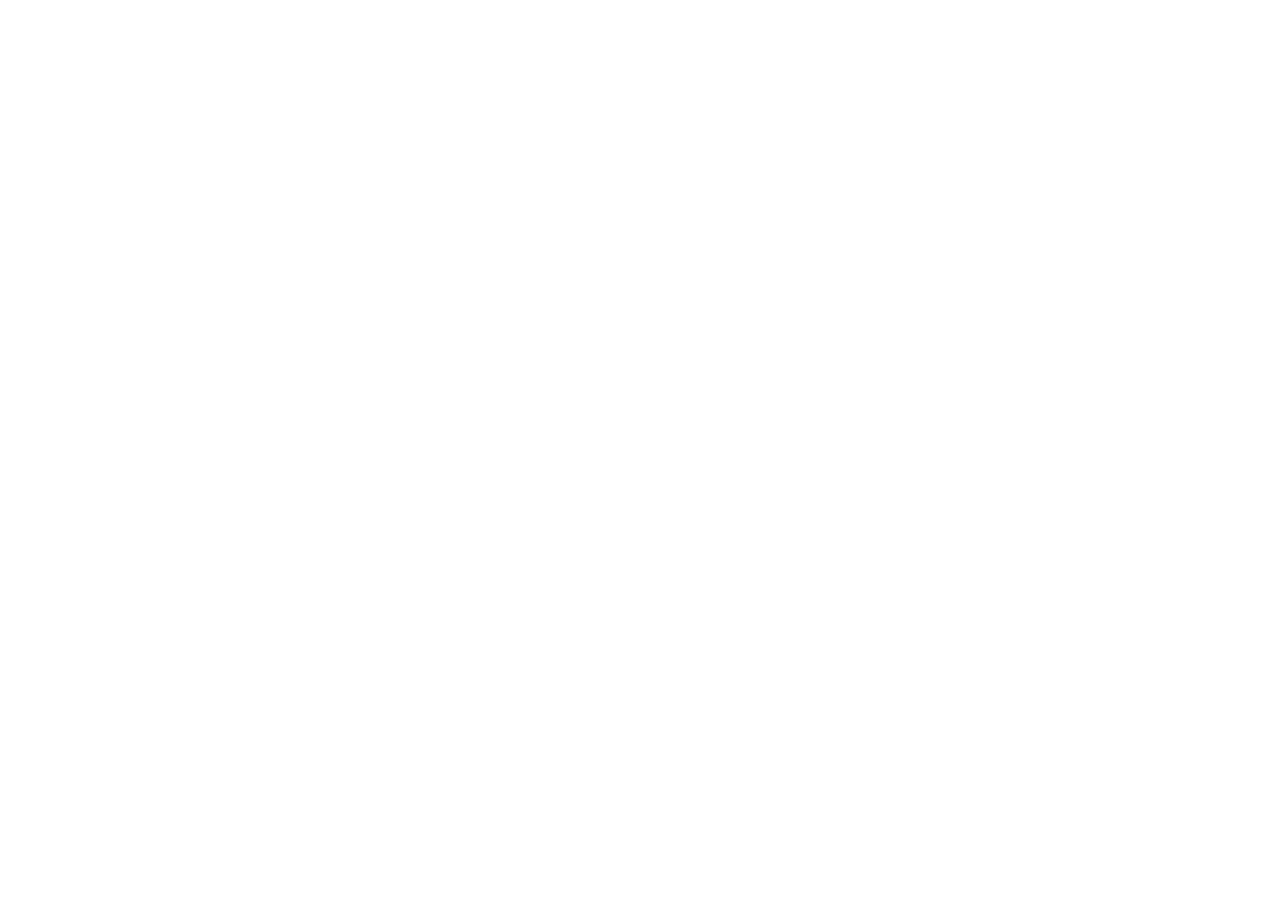
==== index.html @ afdceaf8 "Add files via upload" ====
<!DOCTYPE html>
<html lang="en">
<head>
    <meta charset="UTF-8">
    <meta name="viewport" content="width=device-width, initial-scale=1.0">
    <title>Document</title>
</head>
<body>
    
</body>
</html>
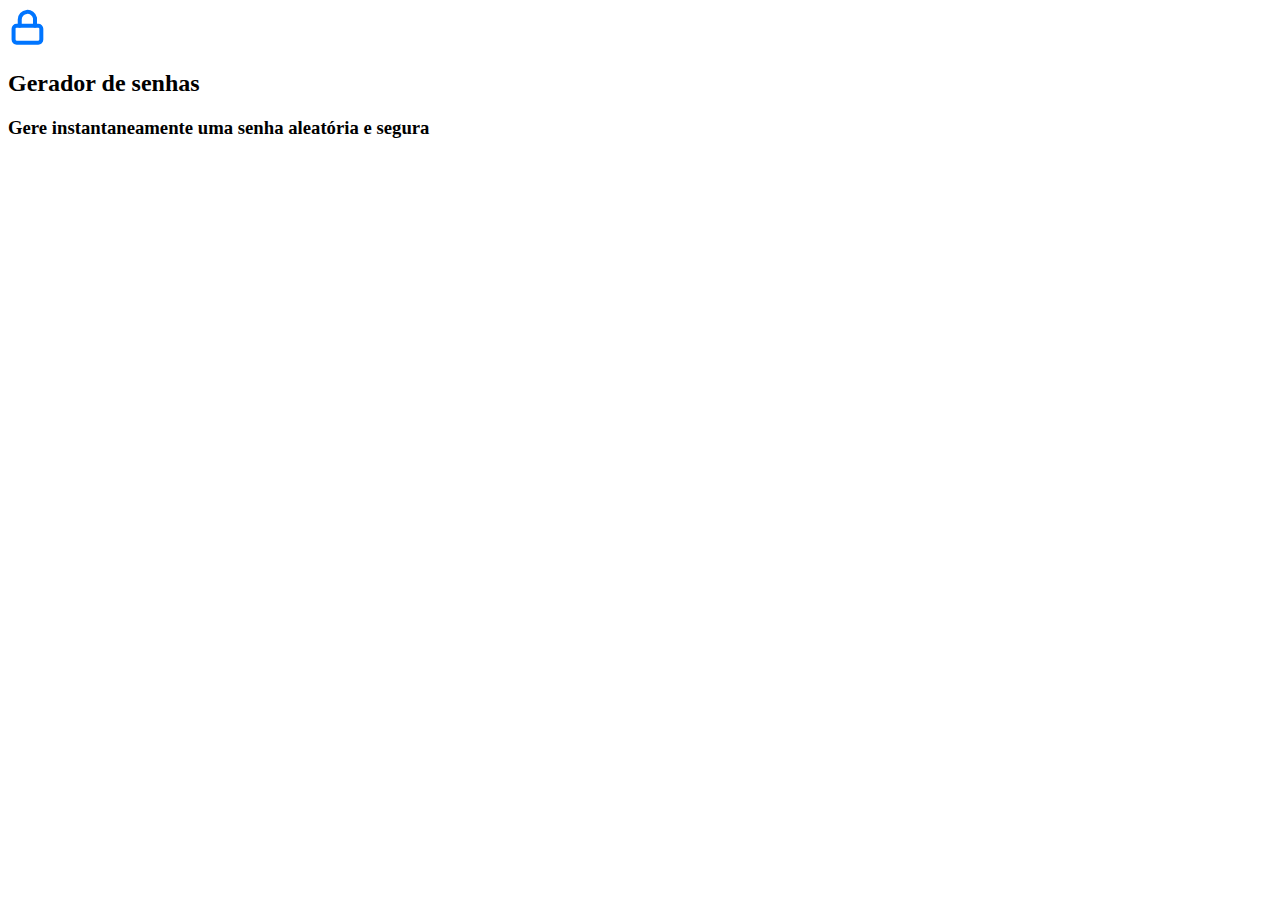
==== commit d40224b6: "Add files via upload" ====
--- a/index.html
+++ b/index.html
@@ -1,11 +1,13 @@
 <!DOCTYPE html>
-<html lang="en">
+<html lang="pt-br">
 <head>
     <meta charset="UTF-8">
     <meta name="viewport" content="width=device-width, initial-scale=1.0">
-    <title>Document</title>
+    <title>Gerador de senhas</title>
 </head>
 <body>
-    
+    <img src="unlock.svg" alt="cadeado fechado">
+    <h2 class="titulo-principal">Gerador de senhas</h2>
+    <h3 class="titulo-secundario">Gere instantaneamente uma senha aleatória e segura</h3>
 </body>
 </html>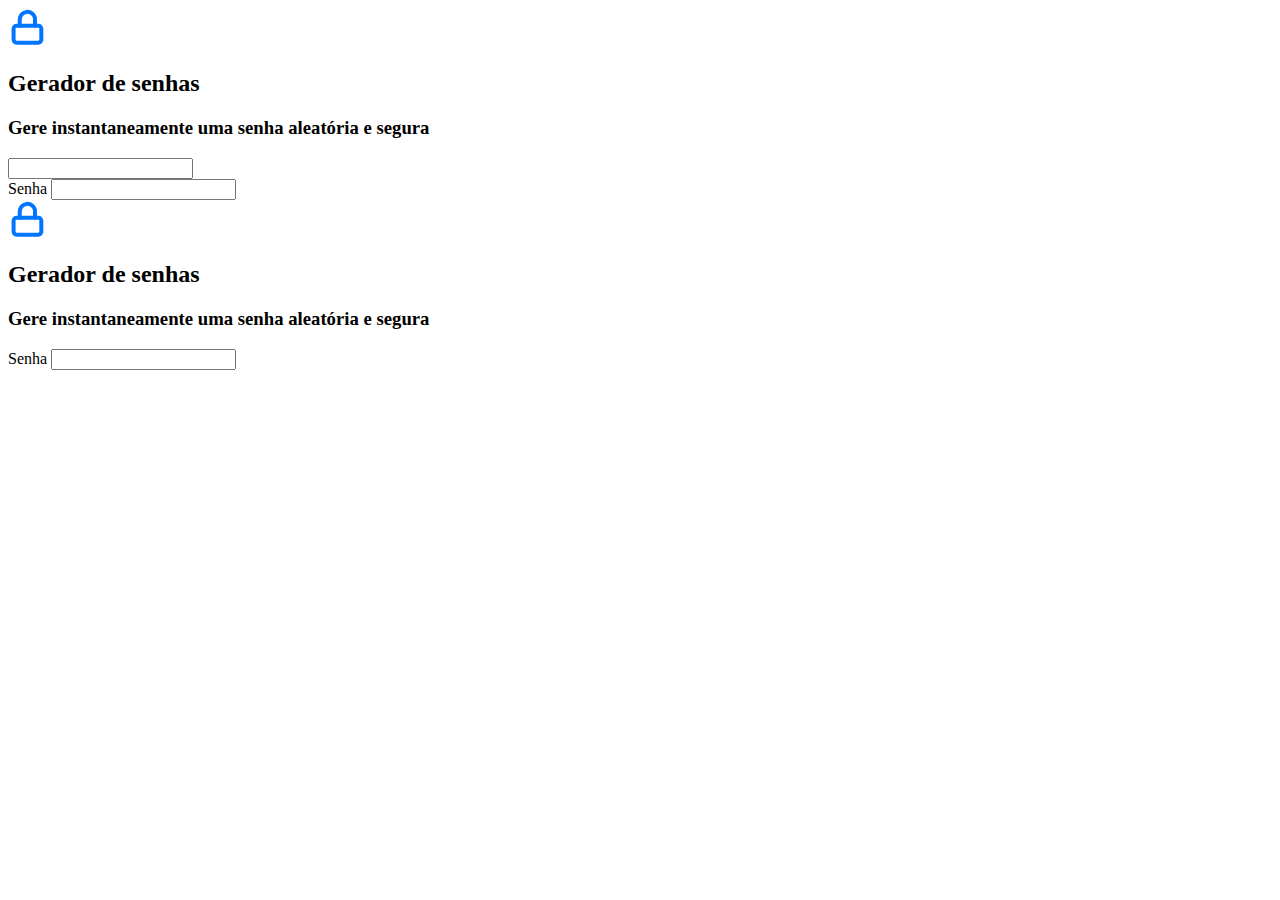
==== commit 6e4dbb92: "Add files via upload" ====
--- a/index.html
+++ b/index.html
@@ -9,5 +9,31 @@
     <img src="unlock.svg" alt="cadeado fechado">
     <h2 class="titulo-principal">Gerador de senhas</h2>
     <h3 class="titulo-secundario">Gere instantaneamente uma senha aleatória e segura</h3>
+<div class="conteudo-senha">
+    <input type="text">
+</div>
+<div class="conteudo-senha">
+      <label for="senha">Senha</label>
+      <input name="senha" type="text" id="campo-senha">
+</div>
+  <section class="conteudo">
+<div class="conteudo-titulo"> 
+ <img src="unlock.svg" alt="cadeado-fechado">
+ <h2 class=”titulo-principal”>Gerador de senhas</h2>
+<h3 class=”titulo-secundario”>Gere instantaneamente uma senha aleatória e segura</h3>
+
+</div>
+<div class=”conteudo-senha”>
+<label for=”senha”>Senha</label>
+<input name=”senha” type=”text” id=”campo-senha”>
+</div>
+
+
+
+
+</div>
+  </section>
+
+
 </body>
 </html>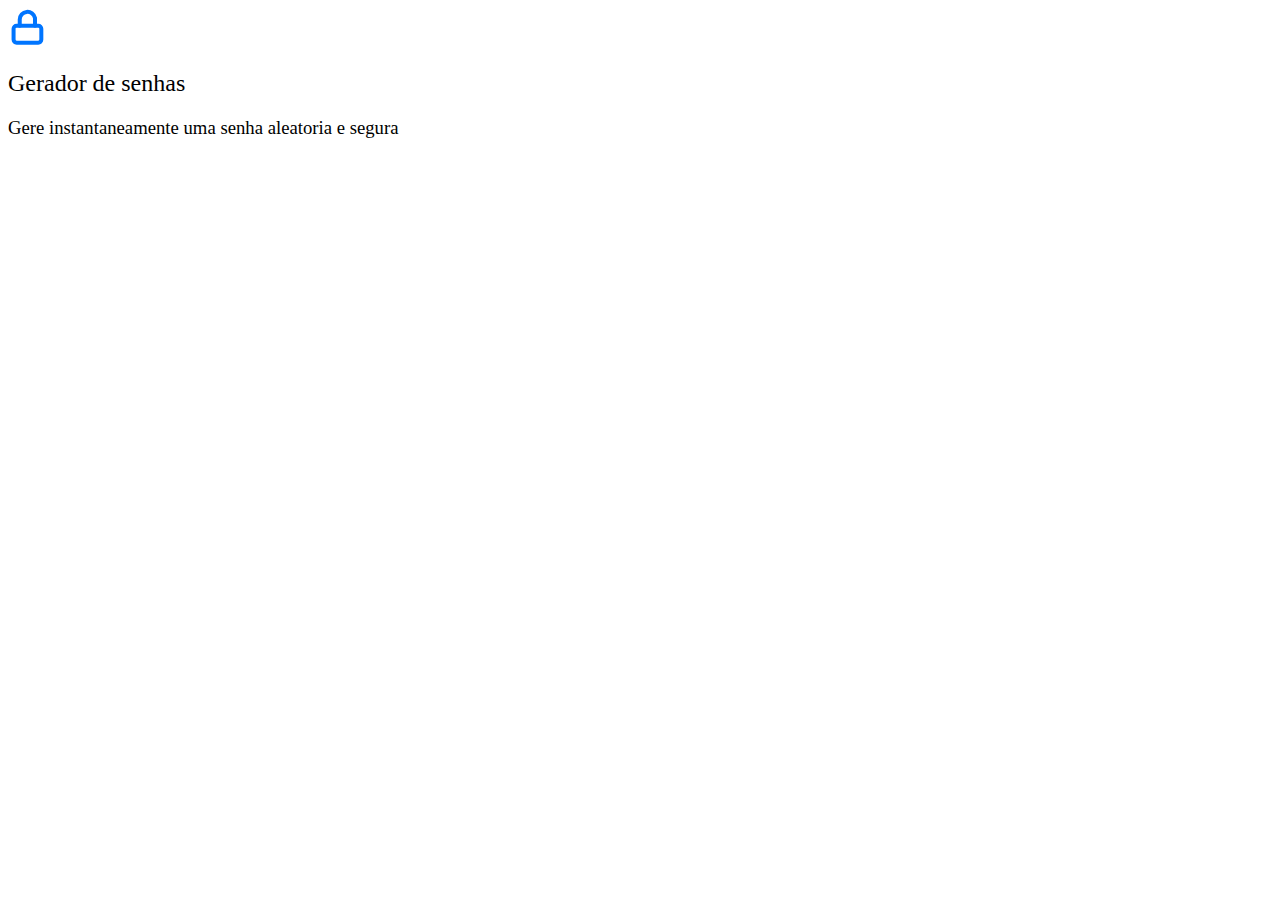
==== commit bfe263a3: "Add files via upload" ====
--- a/index.html
+++ b/index.html
@@ -1,39 +1,15 @@
 <!DOCTYPE html>
 <html lang="pt-br">
 <head>
+    <link rel="stylesheet" href="style.css">
     <meta charset="UTF-8">
     <meta name="viewport" content="width=device-width, initial-scale=1.0">
-    <title>Gerador de senhas</title>
+    <title>Gerador de senha</title>
 </head>
 <body>
-    <img src="unlock.svg" alt="cadeado fechado">
-    <h2 class="titulo-principal">Gerador de senhas</h2>
-    <h3 class="titulo-secundario">Gere instantaneamente uma senha aleatória e segura</h3>
-<div class="conteudo-senha">
-    <input type="text">
-</div>
-<div class="conteudo-senha">
-      <label for="senha">Senha</label>
-      <input name="senha" type="text" id="campo-senha">
-</div>
-  <section class="conteudo">
-<div class="conteudo-titulo"> 
- <img src="unlock.svg" alt="cadeado-fechado">
- <h2 class=”titulo-principal”>Gerador de senhas</h2>
-<h3 class=”titulo-secundario”>Gere instantaneamente uma senha aleatória e segura</h3>
+  <img src="unlock.svg" alt="cadeado fechado">
+  <h2 class="titulo-principal">Gerador de senhas</h2>
+  <h3 class="titulo-secundario">Gere instantaneamente uma senha aleatoria e segura</h3>
 
-</div>
-<div class=”conteudo-senha”>
-<label for=”senha”>Senha</label>
-<input name=”senha” type=”text” id=”campo-senha”>
-</div>
-
-
-
-
-</div>
-  </section>
-
-
-</body>
-</html>+</body> 
+</html>
--- a/style.css
+++ b/style.css
@@ -0,0 +1,22 @@
+.conteudo-titulo{
+    text-align: center;
+}
+*{
+    font-weight: 400;
+}
+.conteudo-senha{
+    margin-top: 80px;
+    background: var(--fundo-senha);
+    padding: 24px;
+    border-bottom: 6px solid var(--borda);
+}
+#campo-senha{
+    background-color: var(--fundo-senha);
+    border: none;
+    color: var(--branco);
+    font-family: var(--roboto-mono);
+    font-size: 40px;
+}
+#campo-senha:focus{
+    outline: none;
+}
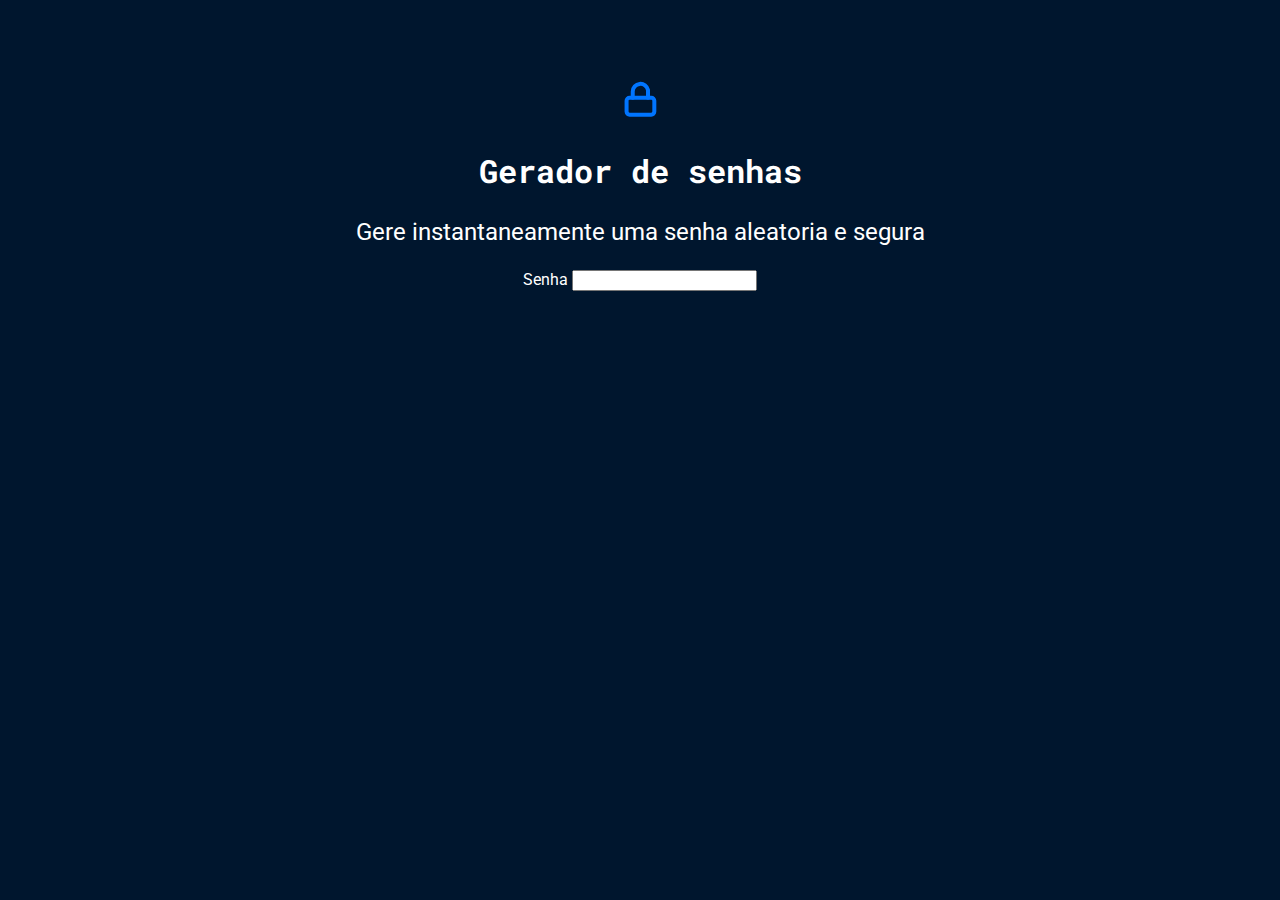
==== commit ed294d75: "Add files via upload" ====
--- a/index.html
+++ b/index.html
@@ -1,15 +1,24 @@
 <!DOCTYPE html>
 <html lang="pt-br">
 <head>
-    <link rel="stylesheet" href="style.css">
     <meta charset="UTF-8">
     <meta name="viewport" content="width=device-width, initial-scale=1.0">
     <title>Gerador de senha</title>
+    <link rel="stylesheet" href="style.css">
 </head>
 <body>
-  <img src="unlock.svg" alt="cadeado fechado">
-  <h2 class="titulo-principal">Gerador de senhas</h2>
-  <h3 class="titulo-secundario">Gere instantaneamente uma senha aleatoria e segura</h3>
+<section>
+  <div class="conteudo-titulo">
+     <img src="unlock.svg" alt="cadeado fechado">
+     <h2 class="titulo-principal">Gerador de senhas</h2>
+     <h3 class="titulo-secundario">Gere instantaneamente uma senha aleatoria e segura</h3>
+
+  <div class="conteudo-senha">
+     <label for="senha">Senha</label>
+     <input name="senha" type="text" id="campo-senha"/>
+  </div>
+</section>
+
 
 </body> 
 </html>
--- a/style.css
+++ b/style.css
@@ -1,22 +1,31 @@
-.conteudo-titulo{
-    text-align: center;
+@import url('https://fonts.googleapis.com/css2?family=Roboto&family=Roboto+Mono&display=swap');
+
+:root{
+    --branco: white;
+    --cor-de-fundo: #00162E;
+    --fundo-senha: #00244D;
+    --fundo-texto: #001E40;
+    --borda: #0075FF;
+    --roboto: 'Roboto', sans-serif;
+    --roboto-mono: 'Roboto Mono', monospace;
 }
-*{
+
+body{
+    color: var(--branco);
+    background-color: var(--cor-de-fundo);
+    font-family: var(--roboto);
+}
+
+.titulo-principal{
+    font-family: var(--roboto-mono);
+    font-size: 32px;
+}
+
+.titulo-secundario{
+    font-size: 24px;
     font-weight: 400;
 }
-.conteudo-senha{
+.conteudo-titulo{ 
+    text-align: center;
     margin-top: 80px;
-    background: var(--fundo-senha);
-    padding: 24px;
-    border-bottom: 6px solid var(--borda);
 }
-#campo-senha{
-    background-color: var(--fundo-senha);
-    border: none;
-    color: var(--branco);
-    font-family: var(--roboto-mono);
-    font-size: 40px;
-}
-#campo-senha:focus{
-    outline: none;
-}
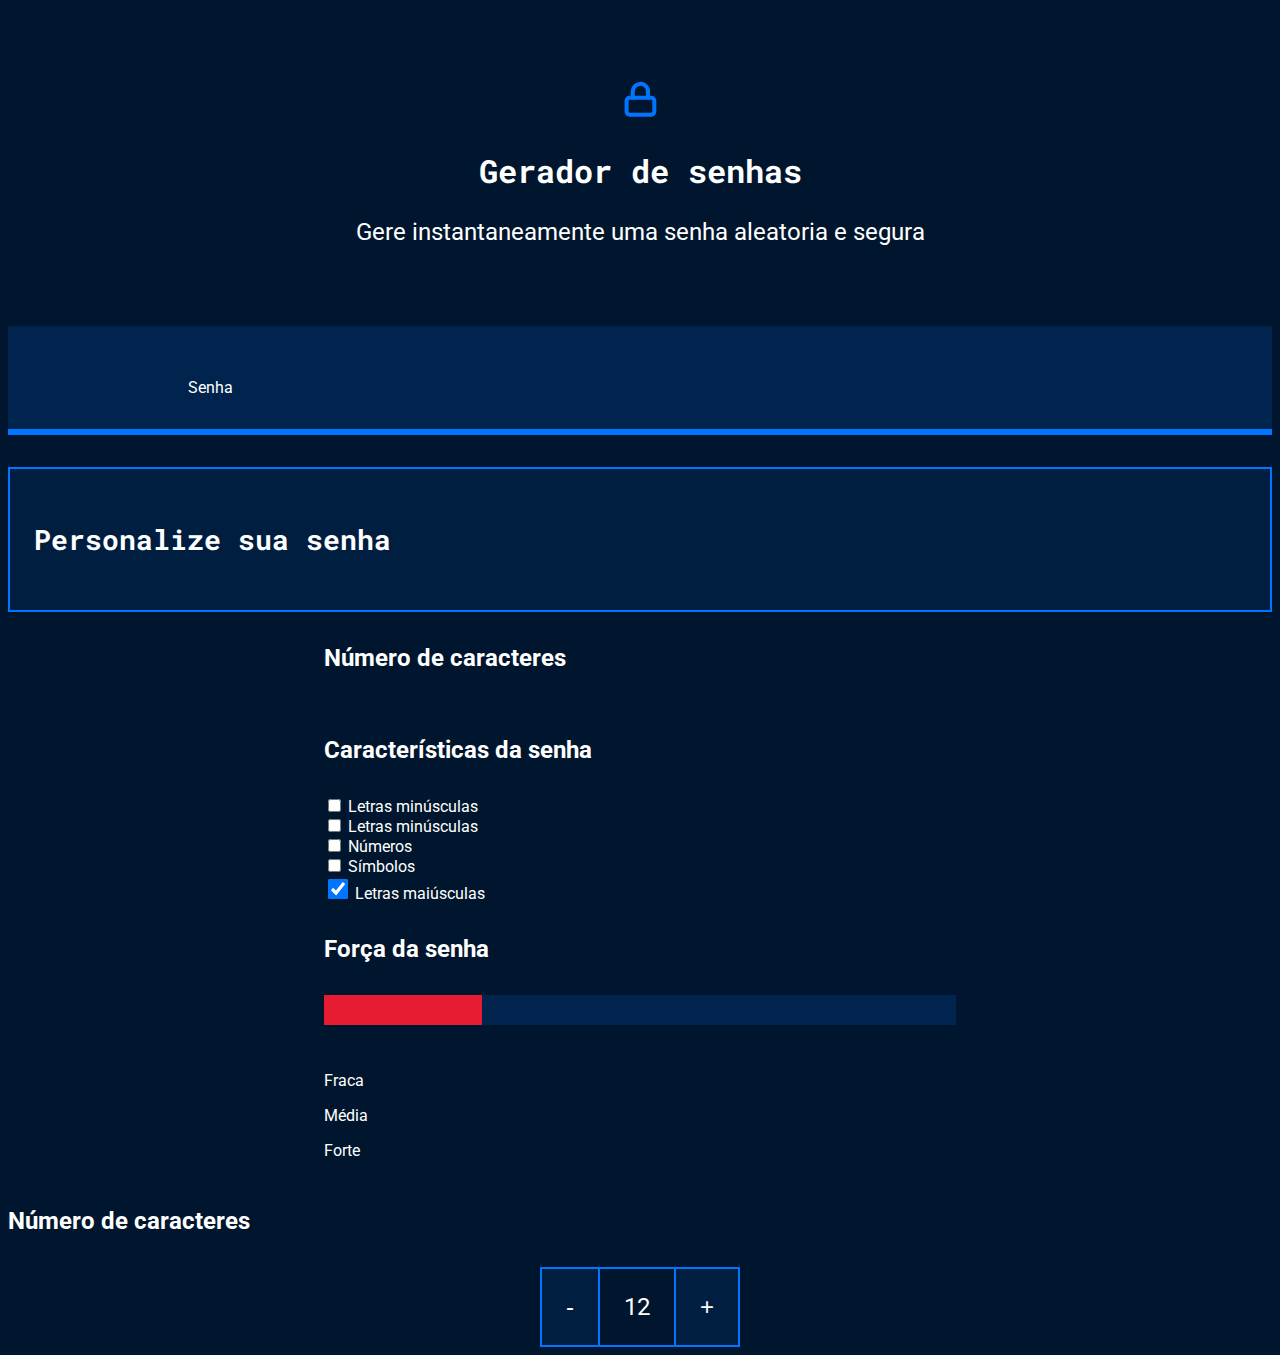
==== commit 59b71359: "Add files via upload" ====
--- a/index.html
+++ b/index.html
@@ -18,6 +18,63 @@
      <input name="senha" type="text" id="campo-senha"/>
   </div>
 </section>
+<div class="parametro">
+   <h3 class="parametro-titulo">Personalize sua senha</h3>
+   <div class="parametro-coluna__senha">
+    
+     </div>
+</div>
+<div class="parametro-coluna__senha">
+   <div class="parametro-senha">
+       <h4 class="parametro-senha__titulo">Número de caracteres</h4>
+   </div>           	 
+   <div class="parametro-senha">
+       <h4 class="parametro-senha__titulo">Características da senha</h4>
+       <div class="parametro-senha-checkbox">
+       <input name="minusculo" type="checkbox">
+<label for="minusculo">Letras minúsculas</label>
+   </div>
+ <div class="parametro-senha-checkbox">
+      <input name="minusculo" type="checkbox">
+      <label for="minusculo">Letras minúsculas</label>
+  </div>
+  <div class="parametro-senha-checkbox">
+      <input name="numero" type="checkbox">
+      <label for="numero">Números</label>
+  </div>
+  <div class="parametro-senha-checkbox">
+      <input name="simbolo" type="checkbox">
+      <label for="simbolo">Símbolos</label>
+  </div>
+  <div class="parametro-senha-checkbox">
+   <input name="maiusculo" type="checkbox" class="checkbox" checked>
+   <label for="maiusculo">Letras maiúsculas</label>
+</div>
+
+</div>
+
+<div class="parametro-senha">
+   <h4 class="parametro-senha__titulo">Força da senha</h4>
+   <div class="barra"></div>
+   <div class="fraca"></div>
+   <div class="parametro-senha-textos"></div>
+       <p>Fraca</p>
+       <p>Média</p>
+       <p>Forte</p>
+</div>
+
+</div>
+<!-- código omitido  -->
+
+<h4 class="parametro-senha__titulo">Número de caracteres</h4>
+<div class="parametro-senha-botoes">
+<button class="parametro-senha__botao">-</button>
+<p class="parametro-senha__texto">12</p>
+<button class="parametro-senha__botao">+</button>
+</div>
+
+<!-- código omitido  -->
+
 
 
 </body> 
--- a/style.css
+++ b/style.css
@@ -1,4 +1,9 @@
 @import url('https://fonts.googleapis.com/css2?family=Roboto&family=Roboto+Mono&display=swap');
+@media screen and (min-width: 768px) {
+    .parametro-coluna__senha{
+        flex-direction: row;
+    }
+}
 
 :root{
     --branco: white;
@@ -29,3 +34,102 @@
     text-align: center;
     margin-top: 80px;
 }
+.conteudo-senha{
+    margin-top: 80px;
+    background: var(--fundo-senha);
+    padding: 24px;
+    border-bottom: 6px solid var(--borda);
+}
+#campo-senha {
+    background-color: var(--fundo-senha);
+    border: none;
+    color: var(--branco);
+    font-family: var(--roboto-mono);
+    font-size: 40px;
+    width: 70%;
+}
+#campo-senha:focus {
+    outline: none;
+}
+.conteudo{
+    max-width: 1200px;
+    margin: 0 auto;
+}
+.parametro{
+    background-color: var(--fundo-texto);
+    border: 2px solid var(--borda);
+    margin-top: 32px;
+    padding: 24px;
+}
+.parametro-titulo{
+    font-family: var(--roboto-mono);
+    font-size: 28px;
+}
+.parametro-senha__titulo{
+    font-size:24px;
+}
+.parametro-coluna__senha{
+    display: flex;
+    flex-direction: column;
+    justify-content: center;
+}
+.parametro-senha{
+    width: 50%;
+    margin: 0 auto;
+}
+.parametro-senha-botoes{
+    display: flex;
+    justify-content: center;
+}
+.parametro-senha__botao{
+    background-color: var(--fundo-texto);
+    color: var(--branco);
+    border: 2px solid var(--borda);
+    padding: 24px;
+    font-size: 24px;
+    cursor: pointer;
+}
+
+.parametro-senha__texto{
+    padding: 24px;
+    border-top: 2px solid var(--borda);
+    border-bottom: 2px solid var(--borda);
+    margin: 0;
+    font-size: 24px;
+}
+.label{
+    font-size: 20px;
+}
+.checkbox{
+    width: 20px;
+    height: 20px;
+    cursor: pointer;
+}
+.barra{
+    background-color: var(--fundo-senha);
+    height: 30px;
+    width: 100%;
+}
+.fraca{
+    height: 30px;
+    width: 25%;
+    background-color: #E71B32;
+    position: relative;
+    bottom: 30px;
+}
+.parametro-senha-textos {
+    display: flex;
+    justify-content: space-between;
+}
+.media{
+    height: 30px;
+    width: 50%;
+    background-color: #FAF408;
+    position: relative;
+    bottom: 30px;
+}
+
+
+
+
+
